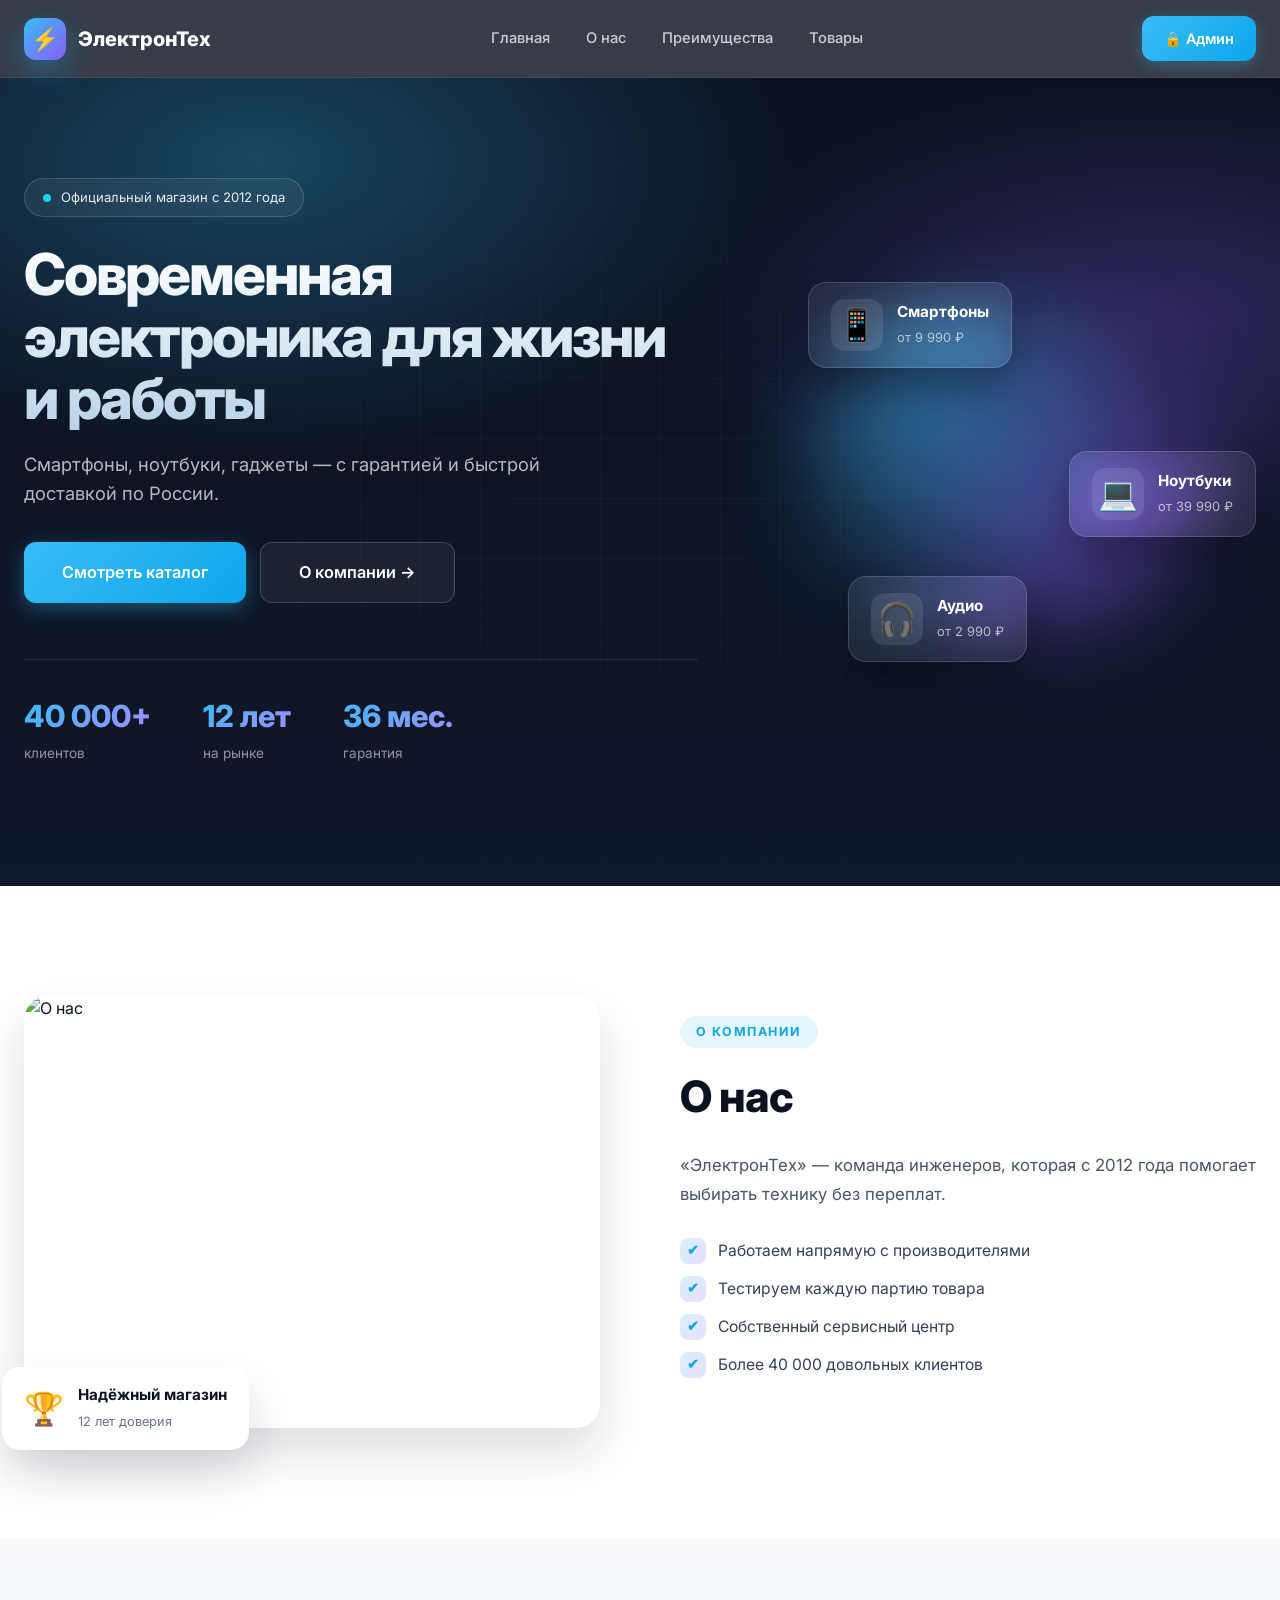
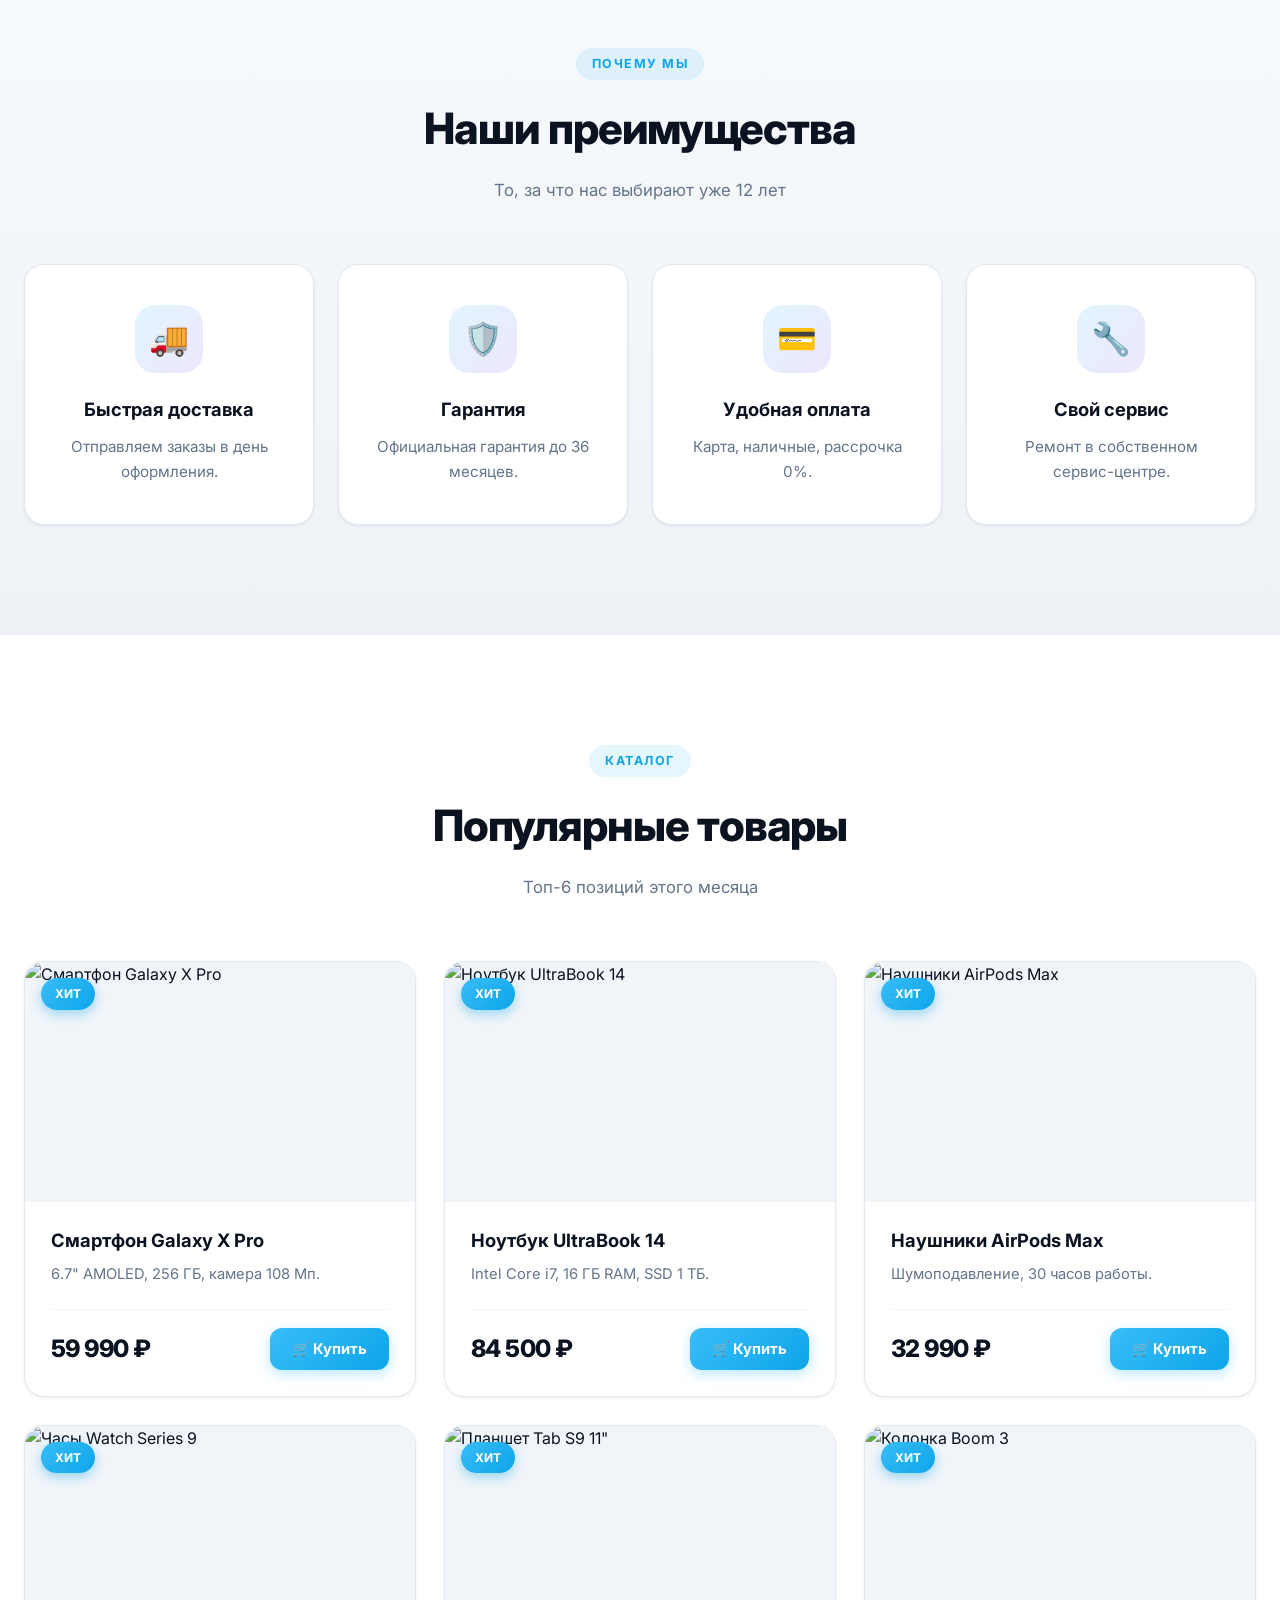
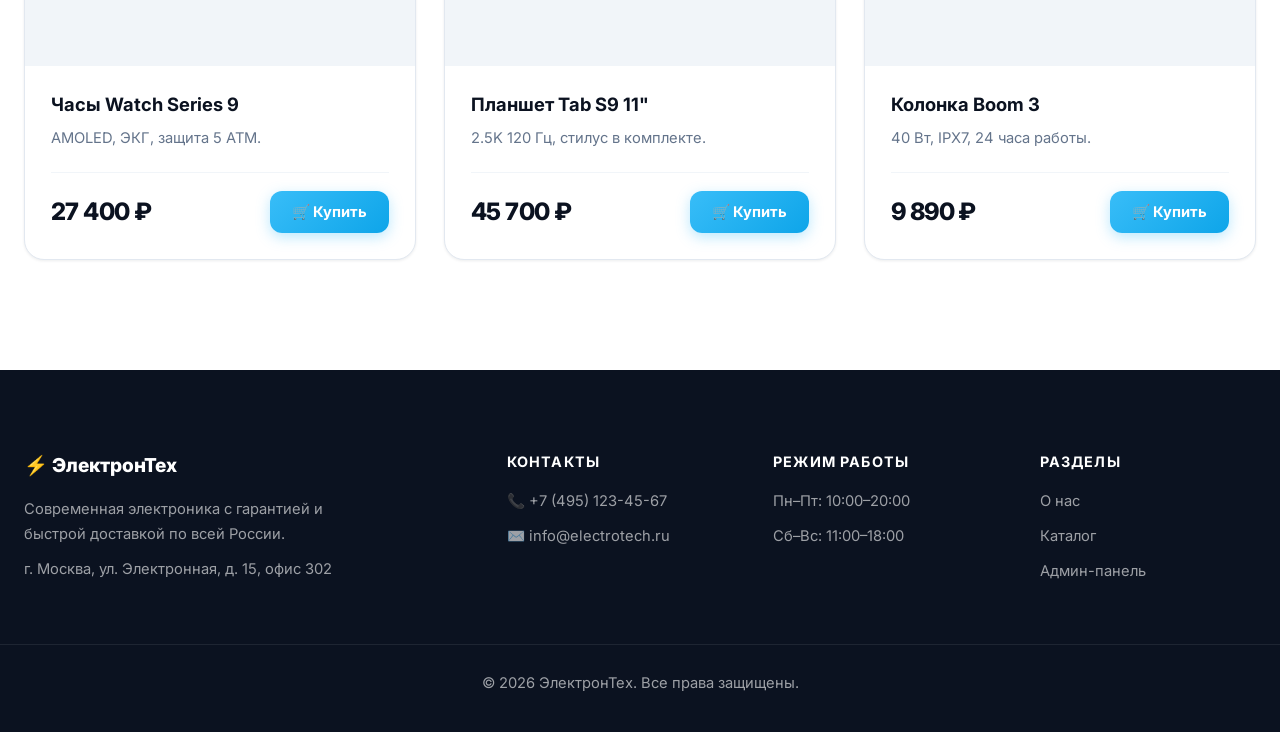
==== index.html @ 649b209d "Add files via upload" ====
<!DOCTYPE html>
<html lang="ru">
<head>
<meta charset="UTF-8">
<meta name="viewport" content="width=device-width, initial-scale=1.0">
<title>ЭлектронТех — магазин электроники</title>
<link href="https://fonts.googleapis.com/css2?family=Inter:wght@400;500;600;700;800&display=swap" rel="stylesheet">
<style>
*,*::before,*::after{margin:0;padding:0;box-sizing:border-box}
:root{
  --primary:#0ea5e9;--accent:#38bdf8;--violet:#8b5cf6;
  --dark:#0b1220;--gray-50:#f8fafc;--gray-100:#f1f5f9;--gray-200:#e2e8f0;
  --gray-500:#64748b;--gray-600:#475569;--gray-700:#334155;--white:#fff;
  --radius:20px;--shadow-sm:0 1px 3px rgba(15,23,42,.08);
  --shadow-lg:0 24px 48px rgba(15,23,42,.14);
}
html{scroll-behavior:smooth}
body{font-family:'Inter',sans-serif;color:var(--dark);background:var(--white);line-height:1.6;-webkit-font-smoothing:antialiased}
.container{max-width:1280px;margin:0 auto;padding:0 24px}
img{max-width:100%;display:block}

/* HEADER */
.header{position:sticky;top:0;z-index:100;background:rgba(11,18,32,.82);backdrop-filter:blur(20px);border-bottom:1px solid rgba(255,255,255,.06)}
.header-inner{display:flex;justify-content:space-between;align-items:center;padding:16px 24px;gap:20px}
.logo{display:flex;align-items:center;gap:12px;text-decoration:none;color:var(--white);font-weight:800;font-size:1.25rem}
.logo-icon{display:inline-flex;align-items:center;justify-content:center;width:42px;height:42px;font-size:1.4rem;background:linear-gradient(135deg,var(--accent),var(--violet));border-radius:12px;box-shadow:0 10px 30px rgba(14,165,233,.4)}
.nav{display:flex;gap:4px}
.nav a{color:rgba(255,255,255,.75);text-decoration:none;font-size:.92rem;font-weight:500;padding:9px 16px;border-radius:10px;transition:all .2s}
.nav a:hover{color:var(--white);background:rgba(255,255,255,.08)}
.admin-btn{display:inline-flex;align-items:center;gap:8px;background:linear-gradient(135deg,var(--accent),var(--primary));color:var(--white);padding:11px 22px;border-radius:12px;text-decoration:none;font-weight:600;font-size:.9rem;box-shadow:0 4px 16px rgba(56,189,248,.3);transition:all .25s}
.admin-btn:hover{transform:translateY(-2px);box-shadow:0 8px 24px rgba(56,189,248,.5)}

/* HERO */
.hero{position:relative;padding:100px 0 120px;overflow:hidden;color:var(--white)}
.hero-bg{position:absolute;inset:0;z-index:-1;background:radial-gradient(ellipse 70% 60% at 20% 10%,rgba(56,189,248,.3),transparent 60%),radial-gradient(ellipse 60% 50% at 90% 30%,rgba(139,92,246,.28),transparent 60%),linear-gradient(180deg,#0b1220,#0f172a)}
.hero-bg::after{content:'';position:absolute;inset:0;background-image:linear-gradient(rgba(255,255,255,.03) 1px,transparent 1px),linear-gradient(90deg,rgba(255,255,255,.03) 1px,transparent 1px);background-size:60px 60px;mask-image:radial-gradient(ellipse at center,black,transparent 78%)}
.hero-grid{display:grid;grid-template-columns:1.15fr .85fr;gap:60px;align-items:center}
.hero-content{animation:fadeUp .8s ease both}
@keyframes fadeUp{from{opacity:0;transform:translateY(30px)}to{opacity:1;transform:translateY(0)}}
.hero-badge{display:inline-flex;align-items:center;gap:10px;background:rgba(255,255,255,.06);border:1px solid rgba(255,255,255,.15);padding:8px 18px;border-radius:999px;font-size:.82rem;color:rgba(255,255,255,.9);margin-bottom:26px}
.pulse-dot{width:8px;height:8px;background:#22d3ee;border-radius:50%;animation:pulse 2s infinite}
@keyframes pulse{0%{box-shadow:0 0 0 0 rgba(34,211,238,.7)}70%{box-shadow:0 0 0 12px rgba(34,211,238,0)}100%{box-shadow:0 0 0 0 rgba(34,211,238,0)}}
.hero h1{font-size:clamp(2.2rem,5vw,3.6rem);font-weight:800;letter-spacing:-.035em;line-height:1.08;margin-bottom:20px;background:linear-gradient(180deg,#fff,#b8d4e8);-webkit-background-clip:text;-webkit-text-fill-color:transparent;background-clip:text}
.hero p{font-size:1.15rem;color:rgba(255,255,255,.7);max-width:560px;margin-bottom:34px}
.hero-actions{display:flex;gap:14px;flex-wrap:wrap;margin-bottom:56px}
.hero-stats{display:flex;gap:52px;padding-top:32px;border-top:1px solid rgba(255,255,255,.1);flex-wrap:wrap}
.hero-stats strong{display:block;font-size:1.9rem;font-weight:800;background:linear-gradient(135deg,var(--accent),#a78bfa);-webkit-background-clip:text;-webkit-text-fill-color:transparent;background-clip:text}
.hero-stats span{font-size:.85rem;color:rgba(255,255,255,.55);margin-top:2px}
.hero-visual{position:relative;min-height:420px;animation:fadeUp 1s ease .2s both}
.hero-orb{position:absolute;inset:40px;border-radius:50%;background:radial-gradient(circle at 30% 30%,rgba(56,189,248,.5),transparent 60%),radial-gradient(circle at 70% 70%,rgba(139,92,246,.5),transparent 60%);filter:blur(40px);animation:orbPulse 6s ease-in-out infinite}
@keyframes orbPulse{0%,100%{transform:scale(1);opacity:.8}50%{transform:scale(1.1);opacity:1}}
.hero-card{position:absolute;display:flex;align-items:center;gap:14px;padding:16px 22px;background:rgba(255,255,255,.08);border:1px solid rgba(255,255,255,.15);border-radius:18px;backdrop-filter:blur(20px);z-index:1;box-shadow:0 20px 40px rgba(0,0,0,.3)}
.hero-card strong{display:block;font-size:.95rem;color:var(--white)}
.hero-card small{font-size:.8rem;color:rgba(255,255,255,.65)}
.hero-card-emoji{font-size:2rem;width:52px;height:52px;display:flex;align-items:center;justify-content:center;background:rgba(255,255,255,.1);border-radius:14px}
.hero-card-1{top:20px;left:10%;animation:float1 5s ease-in-out infinite}
.hero-card-2{top:45%;right:0;animation:float2 6s ease-in-out infinite}
.hero-card-3{bottom:20px;left:18%;animation:float3 7s ease-in-out infinite}
@keyframes float1{0%,100%{transform:translateY(0) rotate(-2deg)}50%{transform:translateY(-18px) rotate(2deg)}}
@keyframes float2{0%,100%{transform:translateY(0) rotate(2deg)}50%{transform:translateY(-22px) rotate(-3deg)}}
@keyframes float3{0%,100%{transform:translateY(0) rotate(-1deg)}50%{transform:translateY(-16px) rotate(2deg)}}

/* КНОПКИ */
.btn-primary{display:inline-flex;align-items:center;justify-content:center;gap:8px;background:linear-gradient(135deg,var(--accent),var(--primary));color:var(--white);padding:14px 30px;border-radius:12px;text-decoration:none;font-weight:600;font-size:1rem;border:none;cursor:pointer;transition:all .25s;box-shadow:0 6px 20px rgba(56,189,248,.35);font-family:inherit}
.btn-primary:hover{transform:translateY(-2px);box-shadow:0 10px 28px rgba(56,189,248,.5)}
.btn-large{padding:16px 38px;font-size:1.02rem}
.btn-ghost{display:inline-flex;align-items:center;gap:8px;background:rgba(255,255,255,.06);color:var(--white);padding:16px 38px;border-radius:12px;text-decoration:none;font-weight:600;font-size:1.02rem;border:1px solid rgba(255,255,255,.18);transition:all .25s}
.btn-ghost:hover{background:rgba(255,255,255,.14);transform:translateY(-2px)}
.btn-secondary{background:var(--gray-100);color:var(--dark);padding:12px 24px;border-radius:10px;border:1px solid var(--gray-200);cursor:pointer;font-weight:600;font-size:.9rem;transition:all .2s;font-family:inherit;text-decoration:none;display:inline-block}

/* СЕКЦИИ */
.section{padding:110px 0}
.section-alt{background:linear-gradient(180deg,var(--gray-50),#eef2f7)}
.section-head{text-align:center;margin-bottom:60px}
.section-eyebrow{display:inline-block;font-size:.78rem;font-weight:700;text-transform:uppercase;letter-spacing:.12em;color:var(--primary);margin-bottom:14px;padding:6px 16px;background:rgba(14,165,233,.1);border-radius:999px}
.section-title{font-size:clamp(1.9rem,4vw,2.7rem);font-weight:800;letter-spacing:-.025em;margin-bottom:14px}
.section-subtitle{font-size:1.05rem;color:var(--gray-500);max-width:560px;margin:0 auto}

/* О НАС */
.about-grid{display:grid;grid-template-columns:1fr 1fr;gap:80px;align-items:center}
.about-image-wrap{position:relative}
.about-image-wrap img{width:100%;border-radius:24px;box-shadow:var(--shadow-lg);aspect-ratio:4/3;object-fit:cover;transition:transform .5s}
.about-image-wrap:hover img{transform:scale(1.02) rotate(-1deg)}
.about-badge{position:absolute;bottom:-22px;left:-22px;background:var(--white);padding:16px 22px;border-radius:18px;box-shadow:var(--shadow-lg);display:flex;align-items:center;gap:14px;animation:floatBadge 3.5s ease-in-out infinite}
@keyframes floatBadge{0%,100%{transform:translateY(0)}50%{transform:translateY(-8px)}}
.about-badge-icon{font-size:2rem}
.about-badge strong{display:block;font-size:.95rem}
.about-badge small{font-size:.8rem;color:var(--gray-500)}
.about-text h2{font-size:clamp(1.9rem,4vw,2.7rem);font-weight:800;letter-spacing:-.025em;margin-bottom:20px}
.about-text p{color:var(--gray-600);font-size:1.05rem;margin-bottom:28px;line-height:1.75}
.about-features{list-style:none;margin-bottom:30px;display:flex;flex-direction:column;gap:12px}
.about-features li{display:flex;align-items:center;gap:12px;color:var(--gray-700);font-size:.98rem}
.about-features span{display:inline-flex;align-items:center;justify-content:center;width:26px;height:26px;background:linear-gradient(135deg,rgba(56,189,248,.2),rgba(139,92,246,.2));color:var(--primary);border-radius:8px;font-weight:800;font-size:.85rem}

/* ПРЕИМУЩЕСТВА */
.adv-grid{display:grid;grid-template-columns:repeat(auto-fit,minmax(240px,1fr));gap:24px}
.adv-card{background:var(--white);padding:40px 28px;border-radius:var(--radius);box-shadow:var(--shadow-sm);border:1px solid var(--gray-200);transition:all .35s;text-align:center;position:relative;overflow:hidden}
.adv-card::before{content:'';position:absolute;top:0;left:0;right:0;height:3px;background:linear-gradient(90deg,var(--accent),var(--violet));transform:scaleX(0);transform-origin:left;transition:transform .35s}
.adv-card:hover{transform:translateY(-8px);box-shadow:var(--shadow-lg);border-color:transparent}
.adv-card:hover::before{transform:scaleX(1)}
.adv-icon{width:68px;height:68px;display:flex;align-items:center;justify-content:center;font-size:2rem;margin:0 auto 22px;background:linear-gradient(135deg,rgba(56,189,248,.15),rgba(139,92,246,.15));border-radius:20px;transition:transform .35s}
.adv-card:hover .adv-icon{transform:scale(1.1) rotate(-5deg)}
.adv-card h3{font-size:1.15rem;font-weight:700;margin-bottom:10px}
.adv-card p{color:var(--gray-500);font-size:.95rem;line-height:1.65}

/* ТОВАРЫ */
.products-grid{display:grid;grid-template-columns:repeat(auto-fill,minmax(300px,1fr));gap:28px}
.product-card{background:var(--white);border-radius:var(--radius);overflow:hidden;box-shadow:var(--shadow-sm);border:1px solid var(--gray-200);transition:all .4s;display:flex;flex-direction:column}
.product-card:hover{transform:translateY(-10px);box-shadow:var(--shadow-lg);border-color:transparent}
.product-image{position:relative;width:100%;height:240px;overflow:hidden;background:var(--gray-100)}
.product-image img{width:100%;height:100%;object-fit:cover;transition:transform .6s}
.product-card:hover .product-image img{transform:scale(1.08)}
.product-tag{position:absolute;top:16px;left:16px;background:linear-gradient(135deg,var(--accent),var(--primary));color:var(--white);padding:6px 14px;border-radius:999px;font-size:.75rem;font-weight:700;text-transform:uppercase;box-shadow:0 4px 12px rgba(14,165,233,.4)}
.product-body{padding:26px;display:flex;flex-direction:column;flex:1}
.product-body h3{font-size:1.15rem;font-weight:700;margin-bottom:10px;line-height:1.35}
.product-body .desc{color:var(--gray-500);font-size:.92rem;line-height:1.6;margin-bottom:22px;flex:1}
.price-row{display:flex;justify-content:space-between;align-items:center;gap:12px;padding-top:18px;border-top:1px solid var(--gray-100)}
.price{font-size:1.5rem;font-weight:800;letter-spacing:-.025em}
.buy-btn{background:linear-gradient(135deg,var(--accent),var(--primary));color:var(--white);border:none;padding:12px 22px;border-radius:12px;cursor:pointer;font-weight:700;font-size:.92rem;transition:all .25s;box-shadow:0 4px 14px rgba(56,189,248,.35);font-family:inherit;white-space:nowrap}
.buy-btn:hover{transform:translateY(-2px);box-shadow:0 8px 22px rgba(56,189,248,.5)}

/* FOOTER */
.footer{background:var(--dark);color:rgba(255,255,255,.7);padding:80px 0 26px}
.footer-grid{display:grid;grid-template-columns:2fr 1fr 1fr 1fr;gap:50px;margin-bottom:50px}
.footer h3{color:var(--white);font-size:1.2rem;margin-bottom:16px;font-weight:800}
.footer h4{color:var(--white);font-size:.9rem;margin-bottom:16px;font-weight:700;text-transform:uppercase;letter-spacing:.08em}
.footer p,.footer-link{font-size:.92rem;color:rgba(255,255,255,.6);margin-bottom:10px;display:block;text-decoration:none;line-height:1.7}
.footer-link:hover{color:var(--accent)}
.footer-desc{max-width:300px;margin-bottom:16px}
.footer-bottom{border-top:1px solid rgba(255,255,255,.08);padding-top:26px;text-align:center;font-size:.85rem;color:rgba(255,255,255,.4)}

/* МОДАЛКА */
.modal{position:fixed;inset:0;background:rgba(11,18,32,.75);backdrop-filter:blur(10px);display:flex;justify-content:center;align-items:center;z-index:1000;padding:20px;overflow-y:auto;animation:modalFade .25s}
@keyframes modalFade{from{opacity:0}to{opacity:1}}
.modal.hidden{display:none}
.modal-content{background:var(--white);padding:36px;border-radius:22px;width:100%;max-width:580px;max-height:90vh;overflow-y:auto;box-shadow:0 30px 80px rgba(0,0,0,.5);animation:modalSlide .4s;margin:auto}
@keyframes modalSlide{from{opacity:0;transform:translateY(30px) scale(.96)}to{opacity:1;transform:translateY(0) scale(1)}}
.modal-header{display:flex;justify-content:space-between;align-items:center;margin-bottom:26px}
.modal-header h2{font-size:1.5rem;font-weight:800}
.modal-close{background:var(--gray-100);border:none;width:38px;height:38px;border-radius:12px;cursor:pointer;font-size:1rem;color:var(--gray-600)}
.form-row{display:grid;grid-template-columns:1fr 1fr;gap:14px}
.form-group{margin-bottom:18px}
.form-group label{display:block;margin-bottom:8px;font-weight:600;color:var(--gray-700);font-size:.88rem}
.form-group input,.form-group textarea{width:100%;padding:13px 16px;border:1.5px solid var(--gray-200);border-radius:12px;font-size:.95rem;font-family:inherit;transition:all .2s;background:var(--white);color:var(--dark)}
.form-group input:focus,.form-group textarea:focus{outline:none;border-color:var(--primary);box-shadow:0 0 0 4px rgba(14,165,233,.12)}
.form-group textarea{min-height:85px;resize:vertical}
.modal-actions{margin-top:22px}
.modal-actions button{width:100%}
.order-product{display:flex;gap:18px;align-items:center;background:var(--gray-50);padding:18px;border-radius:16px;margin-bottom:26px;border:1px solid var(--gray-200)}
.order-product img{width:72px;height:72px;object-fit:cover;border-radius:12px;flex-shrink:0}
.order-product strong{display:block;margin-bottom:6px}
.order-product .price{color:var(--primary);font-weight:800;font-size:1.15rem}
.order-status{margin-top:18px;text-align:center;font-weight:600}

@media(max-width:1024px){.hero-grid{grid-template-columns:1fr;gap:40px}.hero-visual{min-height:320px;order:-1}.about-grid{grid-template-columns:1fr;gap:50px}.footer-grid{grid-template-columns:1fr 1fr;gap:36px}}
@media(max-width:768px){.nav{display:none}.section{padding:70px 0}.hero{padding:60px 0 80px}.hero-stats{gap:32px}.products-grid{grid-template-columns:1fr}}
@media(max-width:560px){.container{padding:0 18px}.hero-actions{flex-direction:column;width:100%}.hero-actions a{width:100%}.form-row{grid-template-columns:1fr}.footer-grid{grid-template-columns:1fr}}
</style>
</head>
<body>

<header class="header">
  <div class="container header-inner">
    <a href="index.html" class="logo">
      <span class="logo-icon" id="logoIcon">⚡</span>
      <span id="siteTitle">ЭлектронТех</span>
    </a>
    <nav class="nav">
      <a href="#hero">Главная</a>
      <a href="#about">О нас</a>
      <a href="#advantages">Преимущества</a>
      <a href="#products">Товары</a>
    </nav>
    <a href="admin.html" class="admin-btn">🔒 Админ</a>
  </div>
</header>

<section id="hero" class="hero">
  <div class="hero-bg"></div>
  <div class="container hero-grid">
    <div class="hero-content">
      <span class="hero-badge"><span class="pulse-dot"></span> Официальный магазин с 2012 года</span>
      <h1 id="heroTitle">Загрузка…</h1>
      <p id="heroSubtitle"></p>
      <div class="hero-actions">
        <a href="#products" class="btn-primary btn-large" id="heroBtn">Смотреть каталог</a>
        <a href="#about" class="btn-ghost btn-large">О компании →</a>
      </div>
      <div class="hero-stats">
        <div><strong>40 000+</strong><span>клиентов</span></div>
        <div><strong>12 лет</strong><span>на рынке</span></div>
        <div><strong>36 мес.</strong><span>гарантия</span></div>
      </div>
    </div>
    <div class="hero-visual">
      <div class="hero-orb"></div>
      <div class="hero-card hero-card-1">
        <div class="hero-card-emoji">📱</div>
        <div><strong>Смартфоны</strong><small>от 9 990 ₽</small></div>
      </div>
      <div class="hero-card hero-card-2">
        <div class="hero-card-emoji">💻</div>
        <div><strong>Ноутбуки</strong><small>от 39 990 ₽</small></div>
      </div>
      <div class="hero-card hero-card-3">
        <div class="hero-card-emoji">🎧</div>
        <div><strong>Аудио</strong><small>от 2 990 ₽</small></div>
      </div>
    </div>
  </div>
</section>

<section id="about" class="section">
  <div class="container about-grid">
    <div class="about-image-wrap">
      <img id="aboutImage" src="" alt="О нас">
      <div class="about-badge">
        <span class="about-badge-icon">🏆</span>
        <div><strong>Надёжный магазин</strong><small>12 лет доверия</small></div>
      </div>
    </div>
    <div class="about-text">
      <span class="section-eyebrow">О компании</span>
      <h2 id="aboutTitle">О нас</h2>
      <p id="aboutText"></p>
      <ul class="about-features">
        <li><span>✔</span> Работаем напрямую с производителями</li>
        <li><span>✔</span> Тестируем каждую партию товара</li>
        <li><span>✔</span> Собственный сервисный центр</li>
        <li><span>✔</span> Более 40 000 довольных клиентов</li>
      </ul>
    </div>
  </div>
</section>

<section id="advantages" class="section section-alt">
  <div class="container">
    <div class="section-head">
      <span class="section-eyebrow">Почему мы</span>
      <h2 class="section-title">Наши преимущества</h2>
      <p class="section-subtitle">То, за что нас выбирают уже 12 лет</p>
    </div>
    <div class="adv-grid" id="advantagesGrid"></div>
  </div>
</section>

<section id="products" class="section">
  <div class="container">
    <div class="section-head">
      <span class="section-eyebrow">Каталог</span>
      <h2 class="section-title">Популярные товары</h2>
      <p class="section-subtitle">Топ-6 позиций этого месяца</p>
    </div>
    <div class="products-grid" id="productsGrid"></div>
  </div>
</section>

<footer class="footer">
  <div class="container footer-grid">
    <div>
      <h3 id="footerLogo">⚡ ЭлектронТех</h3>
      <p class="footer-desc">Современная электроника с гарантией и быстрой доставкой по всей России.</p>
      <p id="footerAddress"></p>
    </div>
    <div>
      <h4>Контакты</h4>
      <p id="footerPhone"></p>
      <p id="footerEmail"></p>
    </div>
    <div>
      <h4>Режим работы</h4>
      <p>Пн–Пт: 10:00–20:00</p>
      <p>Сб–Вс: 11:00–18:00</p>
    </div>
    <div>
      <h4>Разделы</h4>
      <a href="#about" class="footer-link">О нас</a>
      <a href="#products" class="footer-link">Каталог</a>
      <a href="admin.html" class="footer-link">Админ-панель</a>
    </div>
  </div>
  <div class="footer-bottom"><p id="footerCopyright"></p></div>
</footer>

<div id="orderModal" class="modal hidden">
  <div class="modal-content">
    <div class="modal-header">
      <h2>🛒 Оформление заказа</h2>
      <button type="button" class="modal-close" id="orderCancel">✕</button>
    </div>
    <div id="orderProduct" class="order-product"></div>
    <form id="orderForm">
      <div class="form-row">
        <div class="form-group"><label>Ваше имя *</label><input type="text" name="name" required placeholder="Иван Иванов"></div>
        <div class="form-group"><label>Телефон *</label><input type="tel" name="phone" required placeholder="+7 (999) 123-45-67"></div>
      </div>
      <div class="form-group"><label>Email</label><input type="email" name="email" placeholder="you@example.com"></div>
      <div class="form-group"><label>Адрес доставки *</label><textarea name="address" required placeholder="Город, улица, дом, квартира"></textarea></div>
      <div class="form-group"><label>Количество</label><input type="number" name="quantity" value="1" min="1"></div>
      <div class="form-group"><label>Комментарий</label><textarea name="comment" placeholder="Необязательно"></textarea></div>
      <div class="modal-actions"><button type="submit" class="btn-primary btn-large">✅ Подтвердить заказ</button></div>
    </form>
    <p id="orderStatus" class="order-status"></p>
  </div>
</div>

<script>
// ==============================================
//  ЕДИНАЯ БАЗА: читаем data.json, пишем в localStorage
// ==============================================

const DB = {
  // Читаем: сначала localStorage (если есть правки), иначе data.json
  async load() {
    const saved = localStorage.getItem('site_db');
    if (saved) {
      try { return JSON.parse(saved); } catch(e) {}
    }
    try {
      const res = await fetch('data.json');
      return await res.json();
    } catch(e) {
      console.error('Не удалось загрузить data.json', e);
      return { content: {}, orders: [] };
    }
  },
  save(db) {
    localStorage.setItem('site_db', JSON.stringify(db));
  }
};

let db = { content: {}, orders: [] };
let currentProduct = null;

// ============ ОТРИСОВКА ============
async function render() {
  db = await DB.load();
  const c = db.content || {};

  document.getElementById('logoIcon').textContent = c.site?.logo || '⚡';
  document.getElementById('siteTitle').textContent = c.site?.title || '';
  document.getElementById('heroTitle').textContent = c.hero?.title || '';
  document.getElementById('heroSubtitle').textContent = c.hero?.subtitle || '';
  document.getElementById('heroBtn').textContent = c.hero?.buttonText || 'Смотреть каталог';
  document.getElementById('aboutTitle').textContent = c.about?.title || 'О нас';
  document.getElementById('aboutText').textContent = c.about?.text || '';
  document.getElementById('aboutImage').src = c.about?.image || '';

  const adv = document.getElementById('advantagesGrid');
  adv.innerHTML = '';
  (c.advantages || []).forEach((a, i) => {
    adv.innerHTML += `
      <div class="adv-card" style="animation-delay:${i*.08}s">
        <div class="adv-icon">${a.icon}</div>
        <h3>${esc(a.title)}</h3>
        <p>${esc(a.text)}</p>
      </div>`;
  });

  const prod = document.getElementById('productsGrid');
  prod.innerHTML = '';
  (c.products || []).forEach((p, i) => {
    prod.innerHTML += `
      <div class="product-card">
        <div class="product-image">
          <img src="${p.image}" alt="${esc(p.name)}" loading="lazy">
          <span class="product-tag">Хит</span>
        </div>
        <div class="product-body">
          <h3>${esc(p.name)}</h3>
          <p class="desc">${esc(p.description)}</p>
          <div class="price-row">
            <div class="price">${esc(p.price)}</div>
            <button class="buy-btn" onclick="openOrder(${i})">🛒 Купить</button>
          </div>
        </div>
      </div>`;
  });

  document.getElementById('footerLogo').textContent = `${c.site?.logo || ''} ${c.site?.title || ''}`;
  document.getElementById('footerAddress').textContent = c.footer?.address || '';
  document.getElementById('footerPhone').textContent = '📞 ' + (c.footer?.phone || '');
  document.getElementById('footerEmail').textContent = '✉️ ' + (c.footer?.email || '');
  document.getElementById('footerCopyright').textContent = c.footer?.copyright || '';
}

// ============ ЗАКАЗ ============
const orderModal = document.getElementById('orderModal');
const orderForm = document.getElementById('orderForm');
const orderStatus = document.getElementById('orderStatus');
const orderProduct = document.getElementById('orderProduct');

window.openOrder = function(i) {
  currentProduct = db.content.products[i];
  orderProduct.innerHTML = `
    <img src="${currentProduct.image}" alt="">
    <div><strong>${esc(currentProduct.name)}</strong><p class="price">${esc(currentProduct.price)}</p></div>`;
  orderForm.reset();
  orderForm.quantity.value = 1;
  orderStatus.textContent = '';
  orderModal.classList.remove('hidden');
  document.body.style.overflow = 'hidden';
};

document.getElementById('orderCancel').onclick = () => {
  orderModal.classList.add('hidden');
  document.body.style.overflow = '';
};

orderForm.onsubmit = (e) => {
  e.preventDefault();
  if (!currentProduct) return;

  const fd = new FormData(orderForm);
  const order = {
    id: Date.now(),
    date: new Date().toLocaleString('ru-RU'),
    product: currentProduct.name,
    price: currentProduct.price,
    quantity: fd.get('quantity'),
    name: fd.get('name').trim(),
    phone: fd.get('phone').trim(),
    email: fd.get('email').trim(),
    address: fd.get('address').trim(),
    comment: fd.get('comment').trim()
  };

  // Загружаем свежую БД, добавляем заказ, сохраняем
  DB.load().then(fresh => {
    fresh.orders = fresh.orders || [];
    fresh.orders.push(order);
    DB.save(fresh);
    db = fresh;

    orderStatus.style.color = '#10b981';
    orderStatus.textContent = '✅ Заказ оформлен! Зайдите в админку, чтобы увидеть его.';
    orderForm.reset();
    setTimeout(() => {
      orderModal.classList.add('hidden');
      currentProduct = null;
      document.body.style.overflow = '';
    }, 2200);
  });
};

function esc(s) {
  return String(s ?? '').replace(/[&<>"']/g, m => ({'&':'&amp;','<':'&lt;','>':'&gt;','"':'&quot;',"'":'&#39;'}[m]));
}

render();
</script>
</body>
</html>
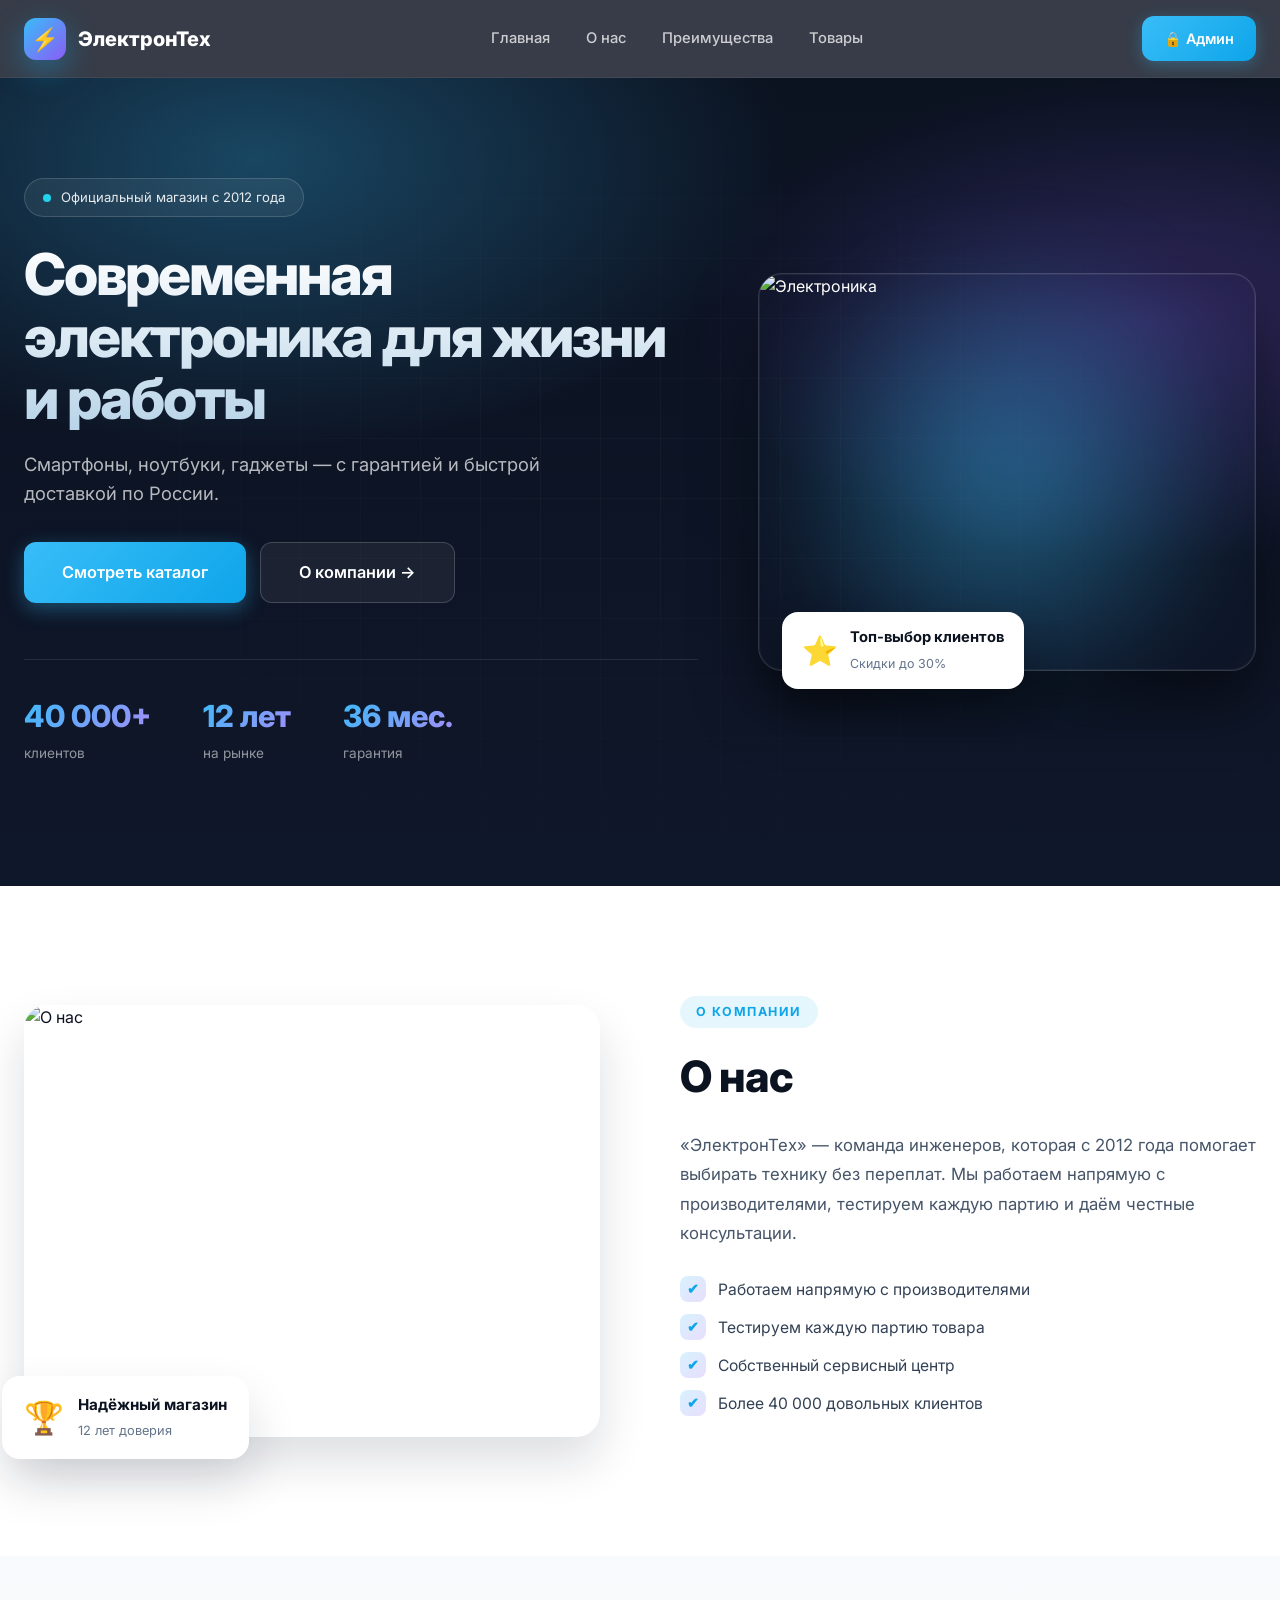
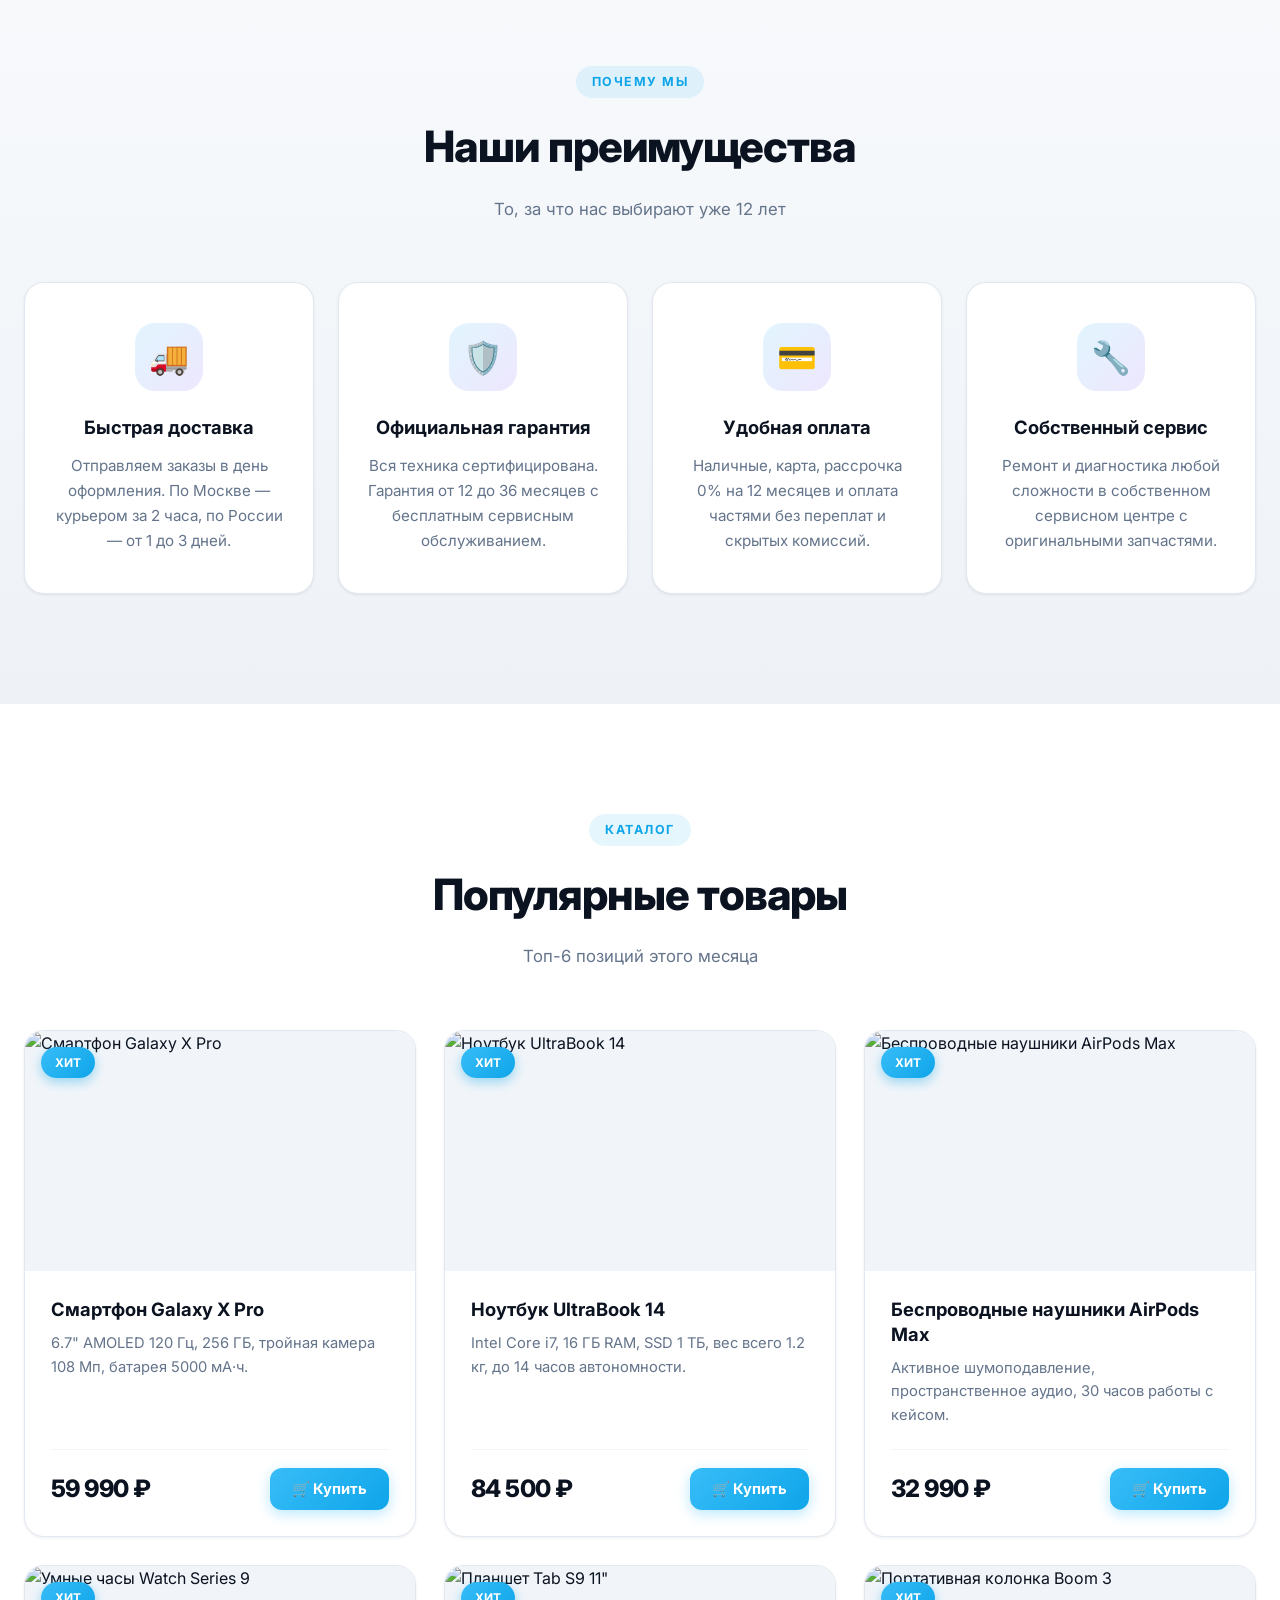
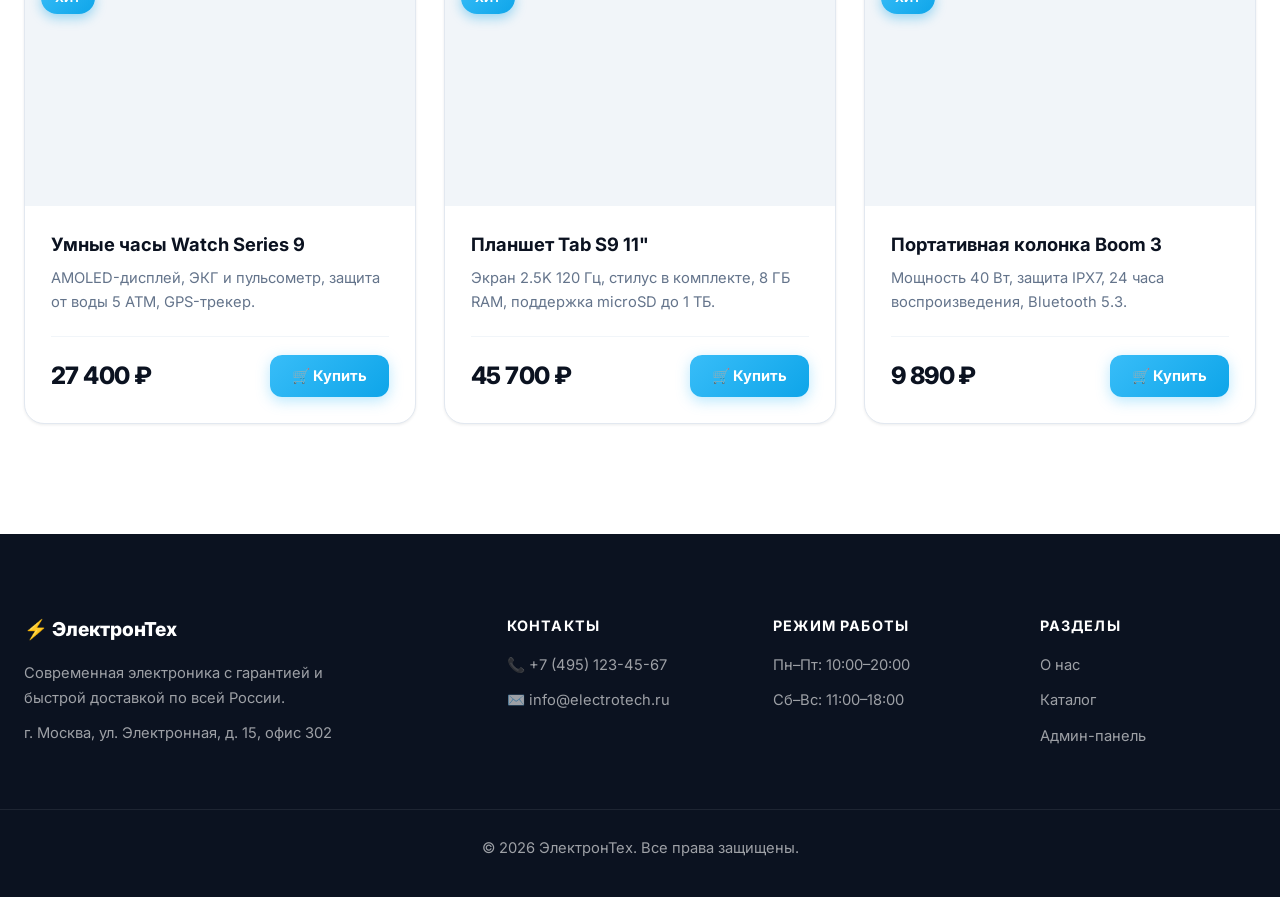
==== commit de125afc: "Add files via upload" ====
--- a/index.html
+++ b/index.html
@@ -46,19 +46,18 @@
 .hero-stats{display:flex;gap:52px;padding-top:32px;border-top:1px solid rgba(255,255,255,.1);flex-wrap:wrap}
 .hero-stats strong{display:block;font-size:1.9rem;font-weight:800;background:linear-gradient(135deg,var(--accent),#a78bfa);-webkit-background-clip:text;-webkit-text-fill-color:transparent;background-clip:text}
 .hero-stats span{font-size:.85rem;color:rgba(255,255,255,.55);margin-top:2px}
-.hero-visual{position:relative;min-height:420px;animation:fadeUp 1s ease .2s both}
-.hero-orb{position:absolute;inset:40px;border-radius:50%;background:radial-gradient(circle at 30% 30%,rgba(56,189,248,.5),transparent 60%),radial-gradient(circle at 70% 70%,rgba(139,92,246,.5),transparent 60%);filter:blur(40px);animation:orbPulse 6s ease-in-out infinite}
-@keyframes orbPulse{0%,100%{transform:scale(1);opacity:.8}50%{transform:scale(1.1);opacity:1}}
-.hero-card{position:absolute;display:flex;align-items:center;gap:14px;padding:16px 22px;background:rgba(255,255,255,.08);border:1px solid rgba(255,255,255,.15);border-radius:18px;backdrop-filter:blur(20px);z-index:1;box-shadow:0 20px 40px rgba(0,0,0,.3)}
-.hero-card strong{display:block;font-size:.95rem;color:var(--white)}
-.hero-card small{font-size:.8rem;color:rgba(255,255,255,.65)}
-.hero-card-emoji{font-size:2rem;width:52px;height:52px;display:flex;align-items:center;justify-content:center;background:rgba(255,255,255,.1);border-radius:14px}
-.hero-card-1{top:20px;left:10%;animation:float1 5s ease-in-out infinite}
-.hero-card-2{top:45%;right:0;animation:float2 6s ease-in-out infinite}
-.hero-card-3{bottom:20px;left:18%;animation:float3 7s ease-in-out infinite}
-@keyframes float1{0%,100%{transform:translateY(0) rotate(-2deg)}50%{transform:translateY(-18px) rotate(2deg)}}
-@keyframes float2{0%,100%{transform:translateY(0) rotate(2deg)}50%{transform:translateY(-22px) rotate(-3deg)}}
-@keyframes float3{0%,100%{transform:translateY(0) rotate(-1deg)}50%{transform:translateY(-16px) rotate(2deg)}}
+
+/* HERO IMAGE */
+.hero-image-wrap{position:relative;animation:fadeUp 1s ease .25s both}
+.hero-image-glow{position:absolute;inset:-20px;background:radial-gradient(circle at 50% 50%,rgba(56,189,248,.45),transparent 70%);filter:blur(40px);z-index:0;animation:orbPulse 6s ease-in-out infinite}
+@keyframes orbPulse{0%,100%{transform:scale(1);opacity:.8}50%{transform:scale(1.08);opacity:1}}
+.hero-image{position:relative;width:100%;aspect-ratio:4/3.2;object-fit:cover;border-radius:24px;border:1px solid rgba(255,255,255,.15);box-shadow:0 30px 60px rgba(0,0,0,.5),0 0 0 1px rgba(255,255,255,.06) inset;z-index:1;transition:transform .6s cubic-bezier(.4,0,.2,1)}
+.hero-image-wrap:hover .hero-image{transform:scale(1.02) rotate(-1deg)}
+.hero-image-badge{position:absolute;bottom:-18px;left:24px;display:flex;align-items:center;gap:12px;background:var(--white);padding:14px 20px;border-radius:16px;box-shadow:0 20px 40px rgba(0,0,0,.3);z-index:2;animation:floatBadge 3.5s ease-in-out infinite}
+@keyframes floatBadge{0%,100%{transform:translateY(0)}50%{transform:translateY(-8px)}}
+.hero-image-badge-icon{font-size:1.8rem}
+.hero-image-badge strong{display:block;font-size:.92rem;color:var(--dark)}
+.hero-image-badge small{font-size:.78rem;color:#64748b}
 
 /* КНОПКИ */
 .btn-primary{display:inline-flex;align-items:center;justify-content:center;gap:8px;background:linear-gradient(135deg,var(--accent),var(--primary));color:var(--white);padding:14px 30px;border-radius:12px;text-decoration:none;font-weight:600;font-size:1rem;border:none;cursor:pointer;transition:all .25s;box-shadow:0 6px 20px rgba(56,189,248,.35);font-family:inherit}
@@ -82,7 +81,6 @@
 .about-image-wrap img{width:100%;border-radius:24px;box-shadow:var(--shadow-lg);aspect-ratio:4/3;object-fit:cover;transition:transform .5s}
 .about-image-wrap:hover img{transform:scale(1.02) rotate(-1deg)}
 .about-badge{position:absolute;bottom:-22px;left:-22px;background:var(--white);padding:16px 22px;border-radius:18px;box-shadow:var(--shadow-lg);display:flex;align-items:center;gap:14px;animation:floatBadge 3.5s ease-in-out infinite}
-@keyframes floatBadge{0%,100%{transform:translateY(0)}50%{transform:translateY(-8px)}}
 .about-badge-icon{font-size:2rem}
 .about-badge strong{display:block;font-size:.95rem}
 .about-badge small{font-size:.8rem;color:var(--gray-500)}
@@ -152,13 +150,35 @@
 .order-product .price{color:var(--primary);font-weight:800;font-size:1.15rem}
 .order-status{margin-top:18px;text-align:center;font-weight:600}
 
-@media(max-width:1024px){.hero-grid{grid-template-columns:1fr;gap:40px}.hero-visual{min-height:320px;order:-1}.about-grid{grid-template-columns:1fr;gap:50px}.footer-grid{grid-template-columns:1fr 1fr;gap:36px}}
-@media(max-width:768px){.nav{display:none}.section{padding:70px 0}.hero{padding:60px 0 80px}.hero-stats{gap:32px}.products-grid{grid-template-columns:1fr}}
-@media(max-width:560px){.container{padding:0 18px}.hero-actions{flex-direction:column;width:100%}.hero-actions a{width:100%}.form-row{grid-template-columns:1fr}.footer-grid{grid-template-columns:1fr}}
+/* АДАПТИВ */
+@media(max-width:1024px){
+  .hero-grid{grid-template-columns:1fr;gap:40px}
+  .hero-image-wrap{order:-1;max-width:520px;margin:0 auto;width:100%}
+  .about-grid{grid-template-columns:1fr;gap:50px}
+  .footer-grid{grid-template-columns:1fr 1fr;gap:36px}
+}
+@media(max-width:768px){
+  .nav{display:none}
+  .section{padding:70px 0}
+  .hero{padding:60px 0 80px}
+  .hero-stats{gap:32px}
+  .products-grid{grid-template-columns:1fr}
+}
+@media(max-width:560px){
+  .container{padding:0 18px}
+  .hero-actions{flex-direction:column;width:100%}
+  .hero-actions a{width:100%}
+  .form-row{grid-template-columns:1fr}
+  .footer-grid{grid-template-columns:1fr}
+  .hero-image-badge{left:12px;padding:10px 14px;bottom:-14px}
+  .hero-image-badge-icon{font-size:1.4rem}
+  .hero-image-badge strong{font-size:.82rem}
+}
 </style>
 </head>
 <body>
 
+<!-- HEADER -->
 <header class="header">
   <div class="container header-inner">
     <a href="index.html" class="logo">
@@ -175,6 +195,7 @@
   </div>
 </header>
 
+<!-- HERO -->
 <section id="hero" class="hero">
   <div class="hero-bg"></div>
   <div class="container hero-grid">
@@ -192,24 +213,23 @@
         <div><strong>36 мес.</strong><span>гарантия</span></div>
       </div>
     </div>
-    <div class="hero-visual">
-      <div class="hero-orb"></div>
-      <div class="hero-card hero-card-1">
-        <div class="hero-card-emoji">📱</div>
-        <div><strong>Смартфоны</strong><small>от 9 990 ₽</small></div>
+
+    <!-- ИЗОБРАЖЕНИЕ -->
+    <div class="hero-image-wrap">
+      <div class="hero-image-glow"></div>
+      <img id="heroImage" src="" alt="Электроника" class="hero-image" />
+      <div class="hero-image-badge">
+        <span class="hero-image-badge-icon">⭐</span>
+        <div>
+          <strong>Топ-выбор клиентов</strong>
+          <small>Скидки до 30%</small>
+        </div>
       </div>
-      <div class="hero-card hero-card-2">
-        <div class="hero-card-emoji">💻</div>
-        <div><strong>Ноутбуки</strong><small>от 39 990 ₽</small></div>
-      </div>
-      <div class="hero-card hero-card-3">
-        <div class="hero-card-emoji">🎧</div>
-        <div><strong>Аудио</strong><small>от 2 990 ₽</small></div>
-      </div>
     </div>
   </div>
 </section>
 
+<!-- О НАС -->
 <section id="about" class="section">
   <div class="container about-grid">
     <div class="about-image-wrap">
@@ -233,6 +253,7 @@
   </div>
 </section>
 
+<!-- ПРЕИМУЩЕСТВА -->
 <section id="advantages" class="section section-alt">
   <div class="container">
     <div class="section-head">
@@ -244,6 +265,7 @@
   </div>
 </section>
 
+<!-- ТОВАРЫ -->
 <section id="products" class="section">
   <div class="container">
     <div class="section-head">
@@ -255,6 +277,7 @@
   </div>
 </section>
 
+<!-- FOOTER -->
 <footer class="footer">
   <div class="container footer-grid">
     <div>
@@ -282,6 +305,7 @@
   <div class="footer-bottom"><p id="footerCopyright"></p></div>
 </footer>
 
+<!-- МОДАЛКА ЗАКАЗА -->
 <div id="orderModal" class="modal hidden">
   <div class="modal-content">
     <div class="modal-header">
@@ -306,16 +330,12 @@
 
 <script>
 // ==============================================
-//  ЕДИНАЯ БАЗА: читаем data.json, пишем в localStorage
+//   ЕДИНАЯ БАЗА: data.json + localStorage
 // ==============================================
-
 const DB = {
-  // Читаем: сначала localStorage (если есть правки), иначе data.json
   async load() {
     const saved = localStorage.getItem('site_db');
-    if (saved) {
-      try { return JSON.parse(saved); } catch(e) {}
-    }
+    if (saved) { try { return JSON.parse(saved); } catch(e) {} }
     try {
       const res = await fetch('data.json');
       return await res.json();
@@ -324,9 +344,7 @@
       return { content: {}, orders: [] };
     }
   },
-  save(db) {
-    localStorage.setItem('site_db', JSON.stringify(db));
-  }
+  save(db) { localStorage.setItem('site_db', JSON.stringify(db)); }
 };
 
 let db = { content: {}, orders: [] };
@@ -342,9 +360,13 @@
   document.getElementById('heroTitle').textContent = c.hero?.title || '';
   document.getElementById('heroSubtitle').textContent = c.hero?.subtitle || '';
   document.getElementById('heroBtn').textContent = c.hero?.buttonText || 'Смотреть каталог';
+
+  // 🔥 HERO IMAGE
+  document.getElementById('heroImage').src = c.hero?.image || 'https://picsum.photos/seed/electronics-hero/900/700';
+
   document.getElementById('aboutTitle').textContent = c.about?.title || 'О нас';
   document.getElementById('aboutText').textContent = c.about?.text || '';
-  document.getElementById('aboutImage').src = c.about?.image || '';
+  document.getElementById('aboutImage').src = c.about?.image || 'https://picsum.photos/seed/electronics-office/900/700';
 
   const adv = document.getElementById('advantagesGrid');
   adv.innerHTML = '';
@@ -425,7 +447,6 @@
     comment: fd.get('comment').trim()
   };
 
-  // Загружаем свежую БД, добавляем заказ, сохраняем
   DB.load().then(fresh => {
     fresh.orders = fresh.orders || [];
     fresh.orders.push(order);
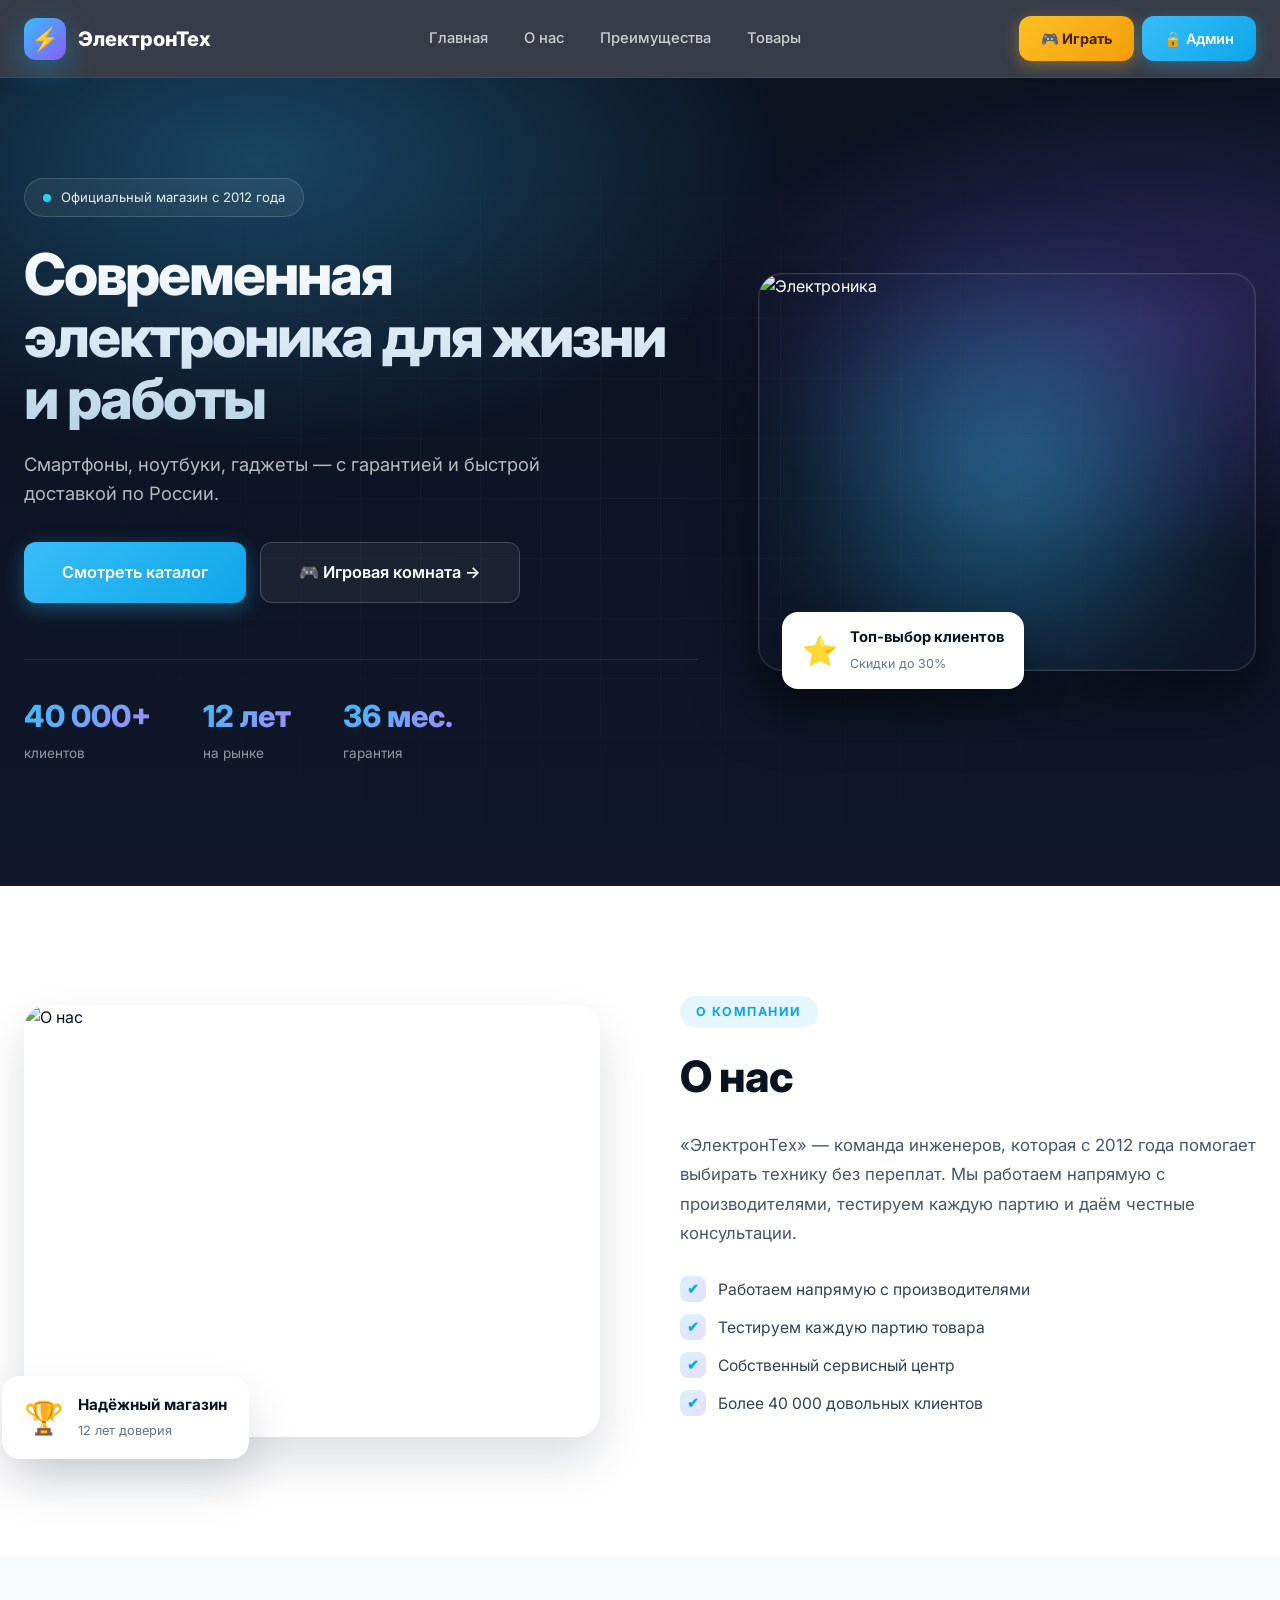
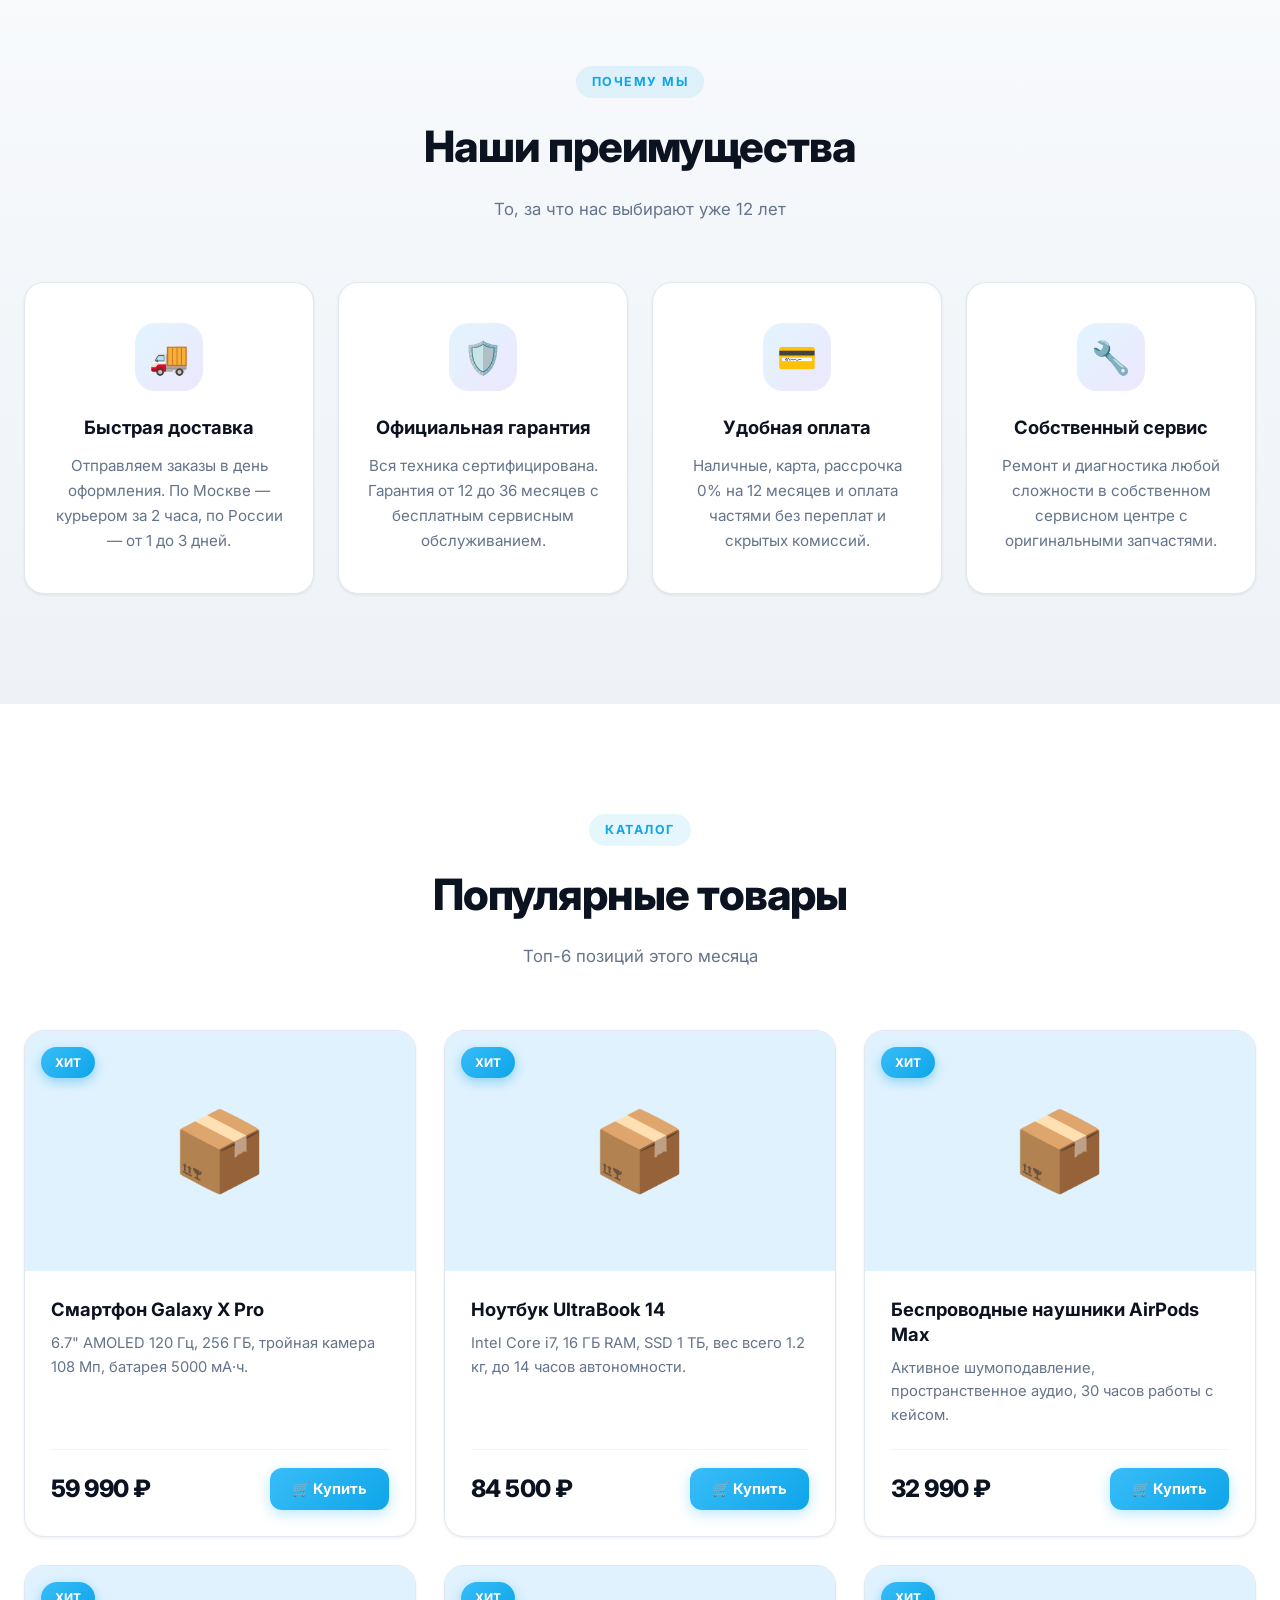
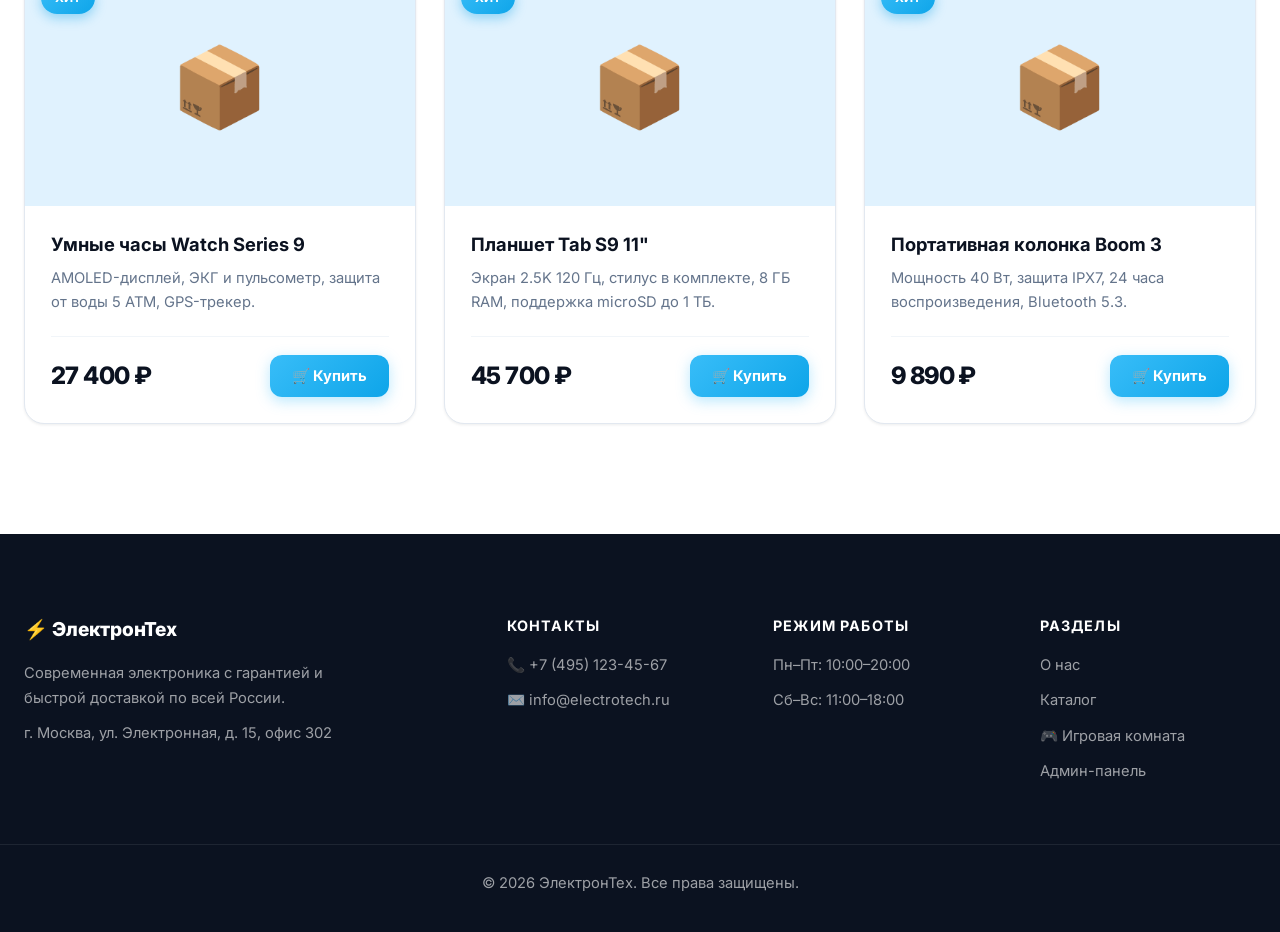
==== commit 77228d60: "Add files via upload" ====
--- a/index.html
+++ b/index.html
@@ -27,8 +27,11 @@
 .nav{display:flex;gap:4px}
 .nav a{color:rgba(255,255,255,.75);text-decoration:none;font-size:.92rem;font-weight:500;padding:9px 16px;border-radius:10px;transition:all .2s}
 .nav a:hover{color:var(--white);background:rgba(255,255,255,.08)}
+.header-actions{display:flex;gap:8px;align-items:center;flex-wrap:wrap}
 .admin-btn{display:inline-flex;align-items:center;gap:8px;background:linear-gradient(135deg,var(--accent),var(--primary));color:var(--white);padding:11px 22px;border-radius:12px;text-decoration:none;font-weight:600;font-size:.9rem;box-shadow:0 4px 16px rgba(56,189,248,.3);transition:all .25s}
 .admin-btn:hover{transform:translateY(-2px);box-shadow:0 8px 24px rgba(56,189,248,.5)}
+.game-btn{display:inline-flex;align-items:center;gap:8px;background:linear-gradient(135deg,#fbbf24,#f59e0b);color:#422006;padding:11px 22px;border-radius:12px;text-decoration:none;font-weight:700;font-size:.9rem;box-shadow:0 4px 16px rgba(251,191,36,.35);transition:all .25s}
+.game-btn:hover{transform:translateY(-2px);box-shadow:0 8px 24px rgba(251,191,36,.5)}
 
 /* HERO */
 .hero{position:relative;padding:100px 0 120px;overflow:hidden;color:var(--white)}
@@ -65,7 +68,6 @@
 .btn-large{padding:16px 38px;font-size:1.02rem}
 .btn-ghost{display:inline-flex;align-items:center;gap:8px;background:rgba(255,255,255,.06);color:var(--white);padding:16px 38px;border-radius:12px;text-decoration:none;font-weight:600;font-size:1.02rem;border:1px solid rgba(255,255,255,.18);transition:all .25s}
 .btn-ghost:hover{background:rgba(255,255,255,.14);transform:translateY(-2px)}
-.btn-secondary{background:var(--gray-100);color:var(--dark);padding:12px 24px;border-radius:10px;border:1px solid var(--gray-200);cursor:pointer;font-weight:600;font-size:.9rem;transition:all .2s;font-family:inherit;text-decoration:none;display:inline-block}
 
 /* СЕКЦИИ */
 .section{padding:110px 0}
@@ -150,7 +152,6 @@
 .order-product .price{color:var(--primary);font-weight:800;font-size:1.15rem}
 .order-status{margin-top:18px;text-align:center;font-weight:600}
 
-/* АДАПТИВ */
 @media(max-width:1024px){
   .hero-grid{grid-template-columns:1fr;gap:40px}
   .hero-image-wrap{order:-1;max-width:520px;margin:0 auto;width:100%}
@@ -173,12 +174,15 @@
   .hero-image-badge{left:12px;padding:10px 14px;bottom:-14px}
   .hero-image-badge-icon{font-size:1.4rem}
   .hero-image-badge strong{font-size:.82rem}
+  .header-actions .game-btn,
+  .header-actions .admin-btn{padding:9px 14px;font-size:.82rem}
+  .logo{font-size:1rem}
+  .logo-icon{width:36px;height:36px;font-size:1.2rem}
 }
 </style>
 </head>
 <body>
 
-<!-- HEADER -->
 <header class="header">
   <div class="container header-inner">
     <a href="index.html" class="logo">
@@ -191,11 +195,13 @@
       <a href="#advantages">Преимущества</a>
       <a href="#products">Товары</a>
     </nav>
-    <a href="admin.html" class="admin-btn">🔒 Админ</a>
+    <div class="header-actions">
+      <a href="game.html" class="game-btn">🎮 Играть</a>
+      <a href="admin.html" class="admin-btn">🔒 Админ</a>
+    </div>
   </div>
 </header>
 
-<!-- HERO -->
 <section id="hero" class="hero">
   <div class="hero-bg"></div>
   <div class="container hero-grid">
@@ -205,7 +211,7 @@
       <p id="heroSubtitle"></p>
       <div class="hero-actions">
         <a href="#products" class="btn-primary btn-large" id="heroBtn">Смотреть каталог</a>
-        <a href="#about" class="btn-ghost btn-large">О компании →</a>
+        <a href="game.html" class="btn-ghost btn-large">🎮 Игровая комната →</a>
       </div>
       <div class="hero-stats">
         <div><strong>40 000+</strong><span>клиентов</span></div>
@@ -213,8 +219,6 @@
         <div><strong>36 мес.</strong><span>гарантия</span></div>
       </div>
     </div>
-
-    <!-- ИЗОБРАЖЕНИЕ -->
     <div class="hero-image-wrap">
       <div class="hero-image-glow"></div>
       <img id="heroImage" src="" alt="Электроника" class="hero-image" />
@@ -229,7 +233,6 @@
   </div>
 </section>
 
-<!-- О НАС -->
 <section id="about" class="section">
   <div class="container about-grid">
     <div class="about-image-wrap">
@@ -253,7 +256,6 @@
   </div>
 </section>
 
-<!-- ПРЕИМУЩЕСТВА -->
 <section id="advantages" class="section section-alt">
   <div class="container">
     <div class="section-head">
@@ -265,7 +267,6 @@
   </div>
 </section>
 
-<!-- ТОВАРЫ -->
 <section id="products" class="section">
   <div class="container">
     <div class="section-head">
@@ -277,7 +278,6 @@
   </div>
 </section>
 
-<!-- FOOTER -->
 <footer class="footer">
   <div class="container footer-grid">
     <div>
@@ -299,13 +299,13 @@
       <h4>Разделы</h4>
       <a href="#about" class="footer-link">О нас</a>
       <a href="#products" class="footer-link">Каталог</a>
+      <a href="game.html" class="footer-link">🎮 Игровая комната</a>
       <a href="admin.html" class="footer-link">Админ-панель</a>
     </div>
   </div>
   <div class="footer-bottom"><p id="footerCopyright"></p></div>
 </footer>
 
-<!-- МОДАЛКА ЗАКАЗА -->
 <div id="orderModal" class="modal hidden">
   <div class="modal-content">
     <div class="modal-header">
@@ -330,19 +330,76 @@
 
 <script>
 // ==============================================
-//   ЕДИНАЯ БАЗА: data.json + localStorage
+//   ВСТРОЕННЫЕ ДАННЫЕ (fallback, если data.json не загрузился)
+// ==============================================
+const FALLBACK_DATA = {
+  content: {
+    site: { title: 'ЭлектронТех', logo: '⚡' },
+    hero: {
+      title: 'Современная электроника для жизни и работы',
+      subtitle: 'Смартфоны, ноутбуки, гаджеты — с гарантией и быстрой доставкой по России.',
+      buttonText: 'Смотреть каталог',
+      image: 'https://picsum.photos/seed/electronics-hero/900/700'
+    },
+    about: {
+      title: 'О нас',
+      text: '«ЭлектронТех» — команда инженеров, которая с 2012 года помогает выбирать технику без переплат. Мы работаем напрямую с производителями, тестируем каждую партию и даём честные консультации.',
+      image: 'https://picsum.photos/seed/electronics-office/900/700'
+    },
+    advantages: [
+      { icon: '🚚', title: 'Быстрая доставка', text: 'Отправляем заказы в день оформления. По Москве — курьером за 2 часа.' },
+      { icon: '🛡️', title: 'Официальная гарантия', text: 'Вся техника сертифицирована. Гарантия от 12 до 36 месяцев.' },
+      { icon: '💳', title: 'Удобная оплата', text: 'Наличные, карта, рассрочка 0% на 12 месяцев.' },
+      { icon: '🔧', title: 'Собственный сервис', text: 'Ремонт и диагностика в собственном сервисном центре.' }
+    ],
+    products: [
+      { name: 'Смартфон Galaxy X Pro', price: '59 990 ₽', image: 'https://picsum.photos/seed/phone-galaxy/500/400', description: '6.7" AMOLED 120 Гц, 256 ГБ, камера 108 Мп.' },
+      { name: 'Ноутбук UltraBook 14', price: '84 500 ₽', image: 'https://picsum.photos/seed/laptop-ultra/500/400', description: 'Intel Core i7, 16 ГБ RAM, SSD 1 ТБ, вес 1.2 кг.' },
+      { name: 'Наушники AirPods Max', price: '32 990 ₽', image: 'https://picsum.photos/seed/headphones-max/500/400', description: 'Шумоподавление, пространственное аудио, 30 часов.' },
+      { name: 'Часы Watch Series 9', price: '27 400 ₽', image: 'https://picsum.photos/seed/watch-series9/500/400', description: 'AMOLED, ЭКГ, защита 5 ATM, GPS.' },
+      { name: 'Планшет Tab S9 11"', price: '45 700 ₽', image: 'https://picsum.photos/seed/tablet-s9/500/400', description: '2.5K 120 Гц, стилус, 8 ГБ RAM.' },
+      { name: 'Колонка Boom 3', price: '9 890 ₽', image: 'https://picsum.photos/seed/speaker-boom3/500/400', description: '40 Вт, IPX7, 24 часа, Bluetooth 5.3.' }
+    ],
+    footer: {
+      address: 'г. Москва, ул. Электронная, д. 15, офис 302',
+      phone: '+7 (495) 123-45-67',
+      email: 'info@electrotech.ru',
+      copyright: '© 2026 ЭлектронТех. Все права защищены.'
+    }
+  },
+  orders: []
+};
+
+// ==============================================
+//   БАЗА: data.json → localStorage → FALLBACK
 // ==============================================
 const DB = {
   async load() {
+    // 1. localStorage
     const saved = localStorage.getItem('site_db');
-    if (saved) { try { return JSON.parse(saved); } catch(e) {} }
+    if (saved) {
+      try {
+        const parsed = JSON.parse(saved);
+        // Проверка на валидность — должны быть content и products
+        if (parsed && parsed.content && Array.isArray(parsed.content.products) && parsed.content.products.length > 0) {
+          return parsed;
+        }
+      } catch(e) {}
+    }
+    // 2. data.json
     try {
       const res = await fetch('data.json');
-      return await res.json();
+      if (res.ok) {
+        const json = await res.json();
+        if (json && json.content && Array.isArray(json.content.products) && json.content.products.length > 0) {
+          return json;
+        }
+      }
     } catch(e) {
-      console.error('Не удалось загрузить data.json', e);
-      return { content: {}, orders: [] };
+      console.warn('data.json не загрузился, использую встроенные данные', e);
     }
+    // 3. Fallback
+    return JSON.parse(JSON.stringify(FALLBACK_DATA));
   },
   save(db) { localStorage.setItem('site_db', JSON.stringify(db)); }
 };
@@ -355,37 +412,53 @@
   db = await DB.load();
   const c = db.content || {};
 
+  // HEADER
   document.getElementById('logoIcon').textContent = c.site?.logo || '⚡';
-  document.getElementById('siteTitle').textContent = c.site?.title || '';
-  document.getElementById('heroTitle').textContent = c.hero?.title || '';
+  document.getElementById('siteTitle').textContent = c.site?.title || 'ЭлектронТех';
+
+  // HERO
+  document.getElementById('heroTitle').textContent = c.hero?.title || 'Современная электроника';
   document.getElementById('heroSubtitle').textContent = c.hero?.subtitle || '';
   document.getElementById('heroBtn').textContent = c.hero?.buttonText || 'Смотреть каталог';
-
-  // 🔥 HERO IMAGE
   document.getElementById('heroImage').src = c.hero?.image || 'https://picsum.photos/seed/electronics-hero/900/700';
 
+  // ABOUT
   document.getElementById('aboutTitle').textContent = c.about?.title || 'О нас';
   document.getElementById('aboutText').textContent = c.about?.text || '';
   document.getElementById('aboutImage').src = c.about?.image || 'https://picsum.photos/seed/electronics-office/900/700';
 
+  // ============ ПРЕИМУЩЕСТВА ============
   const adv = document.getElementById('advantagesGrid');
   adv.innerHTML = '';
-  (c.advantages || []).forEach((a, i) => {
-    adv.innerHTML += `
-      <div class="adv-card" style="animation-delay:${i*.08}s">
-        <div class="adv-icon">${a.icon}</div>
+  const advantages = c.advantages || [];
+  if (advantages.length === 0) {
+    adv.innerHTML = '<p style="text-align:center;color:#64748b;grid-column:1/-1;">Преимущества не найдены</p>';
+  } else {
+    advantages.forEach((a, i) => {
+      const card = document.createElement('div');
+      card.className = 'adv-card';
+      card.style.animationDelay = (i * 0.08) + 's';
+      card.innerHTML = `
+        <div class="adv-icon">${a.icon || '⭐'}</div>
         <h3>${esc(a.title)}</h3>
-        <p>${esc(a.text)}</p>
-      </div>`;
-  });
-
+        <p>${esc(a.text)}</p>`;
+      adv.appendChild(card);
+    });
+  }
+
+  // ============ ТОВАРЫ ============
   const prod = document.getElementById('productsGrid');
   prod.innerHTML = '';
-  (c.products || []).forEach((p, i) => {
-    prod.innerHTML += `
-      <div class="product-card">
+  const products = c.products || [];
+  if (products.length === 0) {
+    prod.innerHTML = '<p style="text-align:center;color:#64748b;grid-column:1/-1;">Товары не найдены</p>';
+  } else {
+    products.forEach((p, i) => {
+      const card = document.createElement('div');
+      card.className = 'product-card';
+      card.innerHTML = `
         <div class="product-image">
-          <img src="${p.image}" alt="${esc(p.name)}" loading="lazy">
+          <img src="${p.image || ''}" alt="${esc(p.name)}" loading="lazy" onerror="this.style.background='linear-gradient(135deg,#e0f2fe,#ede9fe)';this.src='data:image/svg+xml;utf8,<svg xmlns=%22http://www.w3.org/2000/svg%22 width=%22400%22 height=%22300%22><rect fill=%22%23e0f2fe%22 width=%22400%22 height=%22300%22/><text x=%2250%25%22 y=%2250%25%22 font-size=%2280%22 text-anchor=%22middle%22 dy=%22.35em%22>📦</text></svg>'">
           <span class="product-tag">Хит</span>
         </div>
         <div class="product-body">
@@ -395,15 +468,24 @@
             <div class="price">${esc(p.price)}</div>
             <button class="buy-btn" onclick="openOrder(${i})">🛒 Купить</button>
           </div>
-        </div>
-      </div>`;
-  });
-
+        </div>`;
+      prod.appendChild(card);
+    });
+  }
+
+  // FOOTER
   document.getElementById('footerLogo').textContent = `${c.site?.logo || ''} ${c.site?.title || ''}`;
   document.getElementById('footerAddress').textContent = c.footer?.address || '';
   document.getElementById('footerPhone').textContent = '📞 ' + (c.footer?.phone || '');
   document.getElementById('footerEmail').textContent = '✉️ ' + (c.footer?.email || '');
   document.getElementById('footerCopyright').textContent = c.footer?.copyright || '';
+
+  // Отладка
+  console.log('✅ Данные загружены:', {
+    advantages: advantages.length,
+    products: products.length,
+    source: localStorage.getItem('site_db') ? 'localStorage' : 'data.json / fallback'
+  });
 }
 
 // ============ ЗАКАЗ ============
@@ -414,8 +496,9 @@
 
 window.openOrder = function(i) {
   currentProduct = db.content.products[i];
+  if (!currentProduct) return;
   orderProduct.innerHTML = `
-    <img src="${currentProduct.image}" alt="">
+    <img src="${currentProduct.image || ''}" alt="">
     <div><strong>${esc(currentProduct.name)}</strong><p class="price">${esc(currentProduct.price)}</p></div>`;
   orderForm.reset();
   orderForm.quantity.value = 1;
@@ -447,27 +530,26 @@
     comment: fd.get('comment').trim()
   };
 
-  DB.load().then(fresh => {
-    fresh.orders = fresh.orders || [];
-    fresh.orders.push(order);
-    DB.save(fresh);
-    db = fresh;
-
-    orderStatus.style.color = '#10b981';
-    orderStatus.textContent = '✅ Заказ оформлен! Зайдите в админку, чтобы увидеть его.';
-    orderForm.reset();
-    setTimeout(() => {
-      orderModal.classList.add('hidden');
-      currentProduct = null;
-      document.body.style.overflow = '';
-    }, 2200);
-  });
+  db.orders = db.orders || [];
+  db.orders.push(order);
+  DB.save(db);
+
+  orderStatus.style.color = '#10b981';
+  orderStatus.textContent = '✅ Заказ оформлен! Зайдите в админку, чтобы увидеть его.';
+  orderForm.reset();
+  setTimeout(() => {
+    orderModal.classList.add('hidden');
+    currentProduct = null;
+    document.body.style.overflow = '';
+  }, 2200);
 };
 
+// ============ УТИЛИТЫ ============
 function esc(s) {
   return String(s ?? '').replace(/[&<>"']/g, m => ({'&':'&amp;','<':'&lt;','>':'&gt;','"':'&quot;',"'":'&#39;'}[m]));
 }
 
+// СТАРТ
 render();
 </script>
 </body>
